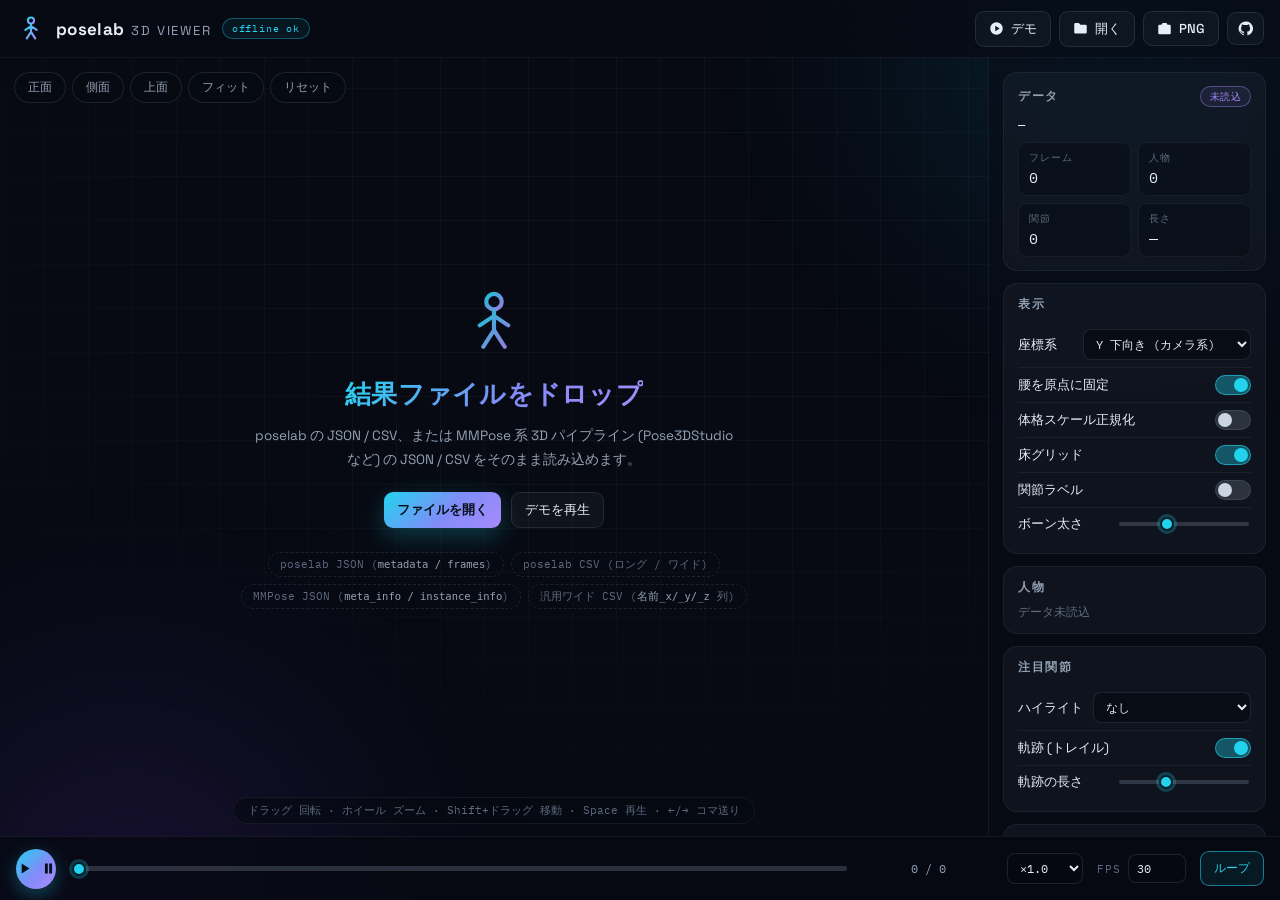
==== poselab/webviewer/static/index.html @ 19857bef "Add browser-based 3D pose viewer (poselab-viewer) Interactive, zero-dependency web viewer for estima" ====
<!DOCTYPE html>
<html lang="ja">
  <head>
    <meta charset="utf-8" />
    <meta name="viewport" content="width=device-width, initial-scale=1, viewport-fit=cover" />
    <title>poselab 3D Viewer</title>
    <meta name="description" content="ヒト骨格推定の結果 (JSON / CSV) をブラウザで 3D 再生・回転・ズームできるビューア" />
    <link rel="icon" href="data:image/svg+xml,%3Csvg xmlns='http://www.w3.org/2000/svg' viewBox='0 0 64 64'%3E%3Cdefs%3E%3ClinearGradient id='g' x1='0' y1='0' x2='1' y2='1'%3E%3Cstop offset='0' stop-color='%2322d3ee'/%3E%3Cstop offset='1' stop-color='%23a78bfa'/%3E%3C/linearGradient%3E%3C/defs%3E%3Crect width='64' height='64' rx='14' fill='%230b101a'/%3E%3Cg stroke='url(%23g)' stroke-width='4' stroke-linecap='round' fill='none'%3E%3Ccircle cx='32' cy='15' r='6'/%3E%3Cpath d='M32 22v16M32 26l-11 7M32 26l11 7M32 38l-8 13M32 38l8 13'/%3E%3C/g%3E%3C/svg%3E" />
    <link rel="preconnect" href="https://fonts.googleapis.com" />
    <link rel="preconnect" href="https://fonts.gstatic.com" crossorigin />
    <link
      href="https://fonts.googleapis.com/css2?family=Space+Grotesk:wght@400;500;600;700&family=IBM+Plex+Mono:wght@400;500&display=swap"
      rel="stylesheet"
    />
    <link rel="stylesheet" href="./app.css" />
  </head>
  <body>
    <div class="bg" aria-hidden="true">
      <div class="orb orb-a"></div>
      <div class="orb orb-b"></div>
      <div class="bg-grid"></div>
    </div>

    <header class="topbar">
      <div class="brand">
        <svg class="brand-mark" viewBox="0 0 64 64" aria-hidden="true">
          <defs>
            <linearGradient id="brand-g" x1="0" y1="0" x2="1" y2="1">
              <stop offset="0" stop-color="#22d3ee" />
              <stop offset="1" stop-color="#a78bfa" />
            </linearGradient>
          </defs>
          <g stroke="url(#brand-g)" stroke-width="4.5" stroke-linecap="round" fill="none">
            <circle cx="32" cy="14" r="6.5" />
            <path d="M32 22v16M32 26l-12 8M32 26l12 8M32 38l-9 14M32 38l9 14" />
          </g>
        </svg>
        <div class="brand-text">
          <strong>poselab</strong>
          <span>3D Viewer</span>
        </div>
        <span class="brand-tag" id="brand-tag">offline ok</span>
      </div>
      <nav class="topbar-actions">
        <button id="btn-demo" class="btn ghost" title="合成データのデモを再生">
          <svg viewBox="0 0 24 24"><path d="M12 2a10 10 0 1 0 10 10A10 10 0 0 0 12 2Zm-2 14.5v-9l7 4.5Z"/></svg>
          <span>デモ</span>
        </button>
        <button id="btn-open" class="btn ghost" title="JSON / CSV を開く">
          <svg viewBox="0 0 24 24"><path d="M4 20h16a2 2 0 0 0 2-2V8a2 2 0 0 0-2-2h-8L9.6 3.6A2 2 0 0 0 8.2 3H4a2 2 0 0 0-2 2v13a2 2 0 0 0 2 2Z"/></svg>
          <span>開く</span>
        </button>
        <button id="btn-snapshot" class="btn ghost" title="現在のフレームを PNG 保存">
          <svg viewBox="0 0 24 24"><path d="M12 17a4 4 0 1 0-4-4 4 4 0 0 0 4 4Zm-8 4h16a2 2 0 0 0 2-2V8a2 2 0 0 0-2-2h-3l-1.4-2.1A2 2 0 0 0 13.9 3h-3.8a2 2 0 0 0-1.7.9L7 6H4a2 2 0 0 0-2 2v11a2 2 0 0 0 2 2Z"/></svg>
          <span>PNG</span>
        </button>
        <a class="btn ghost gh-link" href="https://github.com/cfn0eft/3d" target="_blank" rel="noreferrer" title="GitHub リポジトリ">
          <svg viewBox="0 0 24 24"><path d="M12 .8a11.2 11.2 0 0 0-3.5 21.8c.5.1.7-.2.7-.5v-2c-3.1.7-3.8-1.3-3.8-1.3a3 3 0 0 0-1.2-1.7c-1-.7.1-.7.1-.7a2.4 2.4 0 0 1 1.7 1.2 2.4 2.4 0 0 0 3.3 1 2.4 2.4 0 0 1 .7-1.5c-2.5-.3-5.1-1.3-5.1-5.6a4.4 4.4 0 0 1 1.2-3 4 4 0 0 1 .1-3s.9-.3 3.1 1.1a10.7 10.7 0 0 1 5.6 0c2.2-1.4 3.1-1.1 3.1-1.1a4 4 0 0 1 .1 3 4.4 4.4 0 0 1 1.2 3c0 4.3-2.6 5.3-5.1 5.6a2.7 2.7 0 0 1 .8 2.1v3.1c0 .3.2.6.7.5A11.2 11.2 0 0 0 12 .8Z"/></svg>
        </a>
      </nav>
      <input id="file-input" type="file" multiple accept=".json,.csv,application/json,text/csv" hidden />
    </header>

    <main class="layout">
      <section class="stage" id="stage">
        <canvas id="stage-canvas"></canvas>

        <div class="hud hud-views">
          <button class="chip" data-view="front" title="正面 (1)">正面</button>
          <button class="chip" data-view="side" title="側面 (2)">側面</button>
          <button class="chip" data-view="top" title="上面 (3)">上面</button>
          <button class="chip" id="btn-fit" title="全体が収まる位置へ (F)">フィット</button>
          <button class="chip" id="btn-reset-view" title="視点リセット (R)">リセット</button>
        </div>

        <div class="hud hud-sidebar-toggle">
          <button class="chip" id="btn-sidebar" title="設定パネルの表示切替">設定</button>
        </div>

        <div class="hud hud-help" id="hud-help">
          ドラッグ 回転 · ホイール ズーム · Shift+ドラッグ 移動 · Space 再生 · ←/→ コマ送り
        </div>

        <div class="empty" id="empty-state">
          <svg class="empty-mark" viewBox="0 0 64 64" aria-hidden="true">
            <g stroke="url(#brand-g)" stroke-width="3.5" stroke-linecap="round" fill="none">
              <circle cx="32" cy="14" r="6.5" />
              <path d="M32 22v16M32 26l-12 8M32 26l12 8M32 38l-9 14M32 38l9 14" />
            </g>
          </svg>
          <h1>結果ファイルをドロップ</h1>
          <p>
            poselab の JSON / CSV、または MMPose 系 3D パイプライン
            (Pose3DStudio など) の JSON / CSV をそのまま読み込めます。
          </p>
          <div class="empty-actions">
            <button id="btn-open-2" class="btn primary">ファイルを開く</button>
            <button id="btn-demo-2" class="btn ghost">デモを再生</button>
          </div>
          <ul class="empty-formats">
            <li>poselab JSON (<code>metadata / frames</code>)</li>
            <li>poselab CSV (ロング / ワイド)</li>
            <li>MMPose JSON (<code>meta_info / instance_info</code>)</li>
            <li>汎用ワイド CSV (<code>名前_x/_y/_z</code> 列)</li>
          </ul>
        </div>

        <div class="drop-overlay" id="drop-overlay">
          <div class="drop-box">ここにドロップして読み込み</div>
        </div>

        <div class="toast" id="toast"></div>
      </section>

      <aside class="sidebar" id="sidebar">
        <section class="card" id="card-data">
          <header class="card-head">
            <h2>データ</h2>
            <span class="badge" id="format-badge">未読込</span>
          </header>
          <div class="file-name" id="file-name">—</div>
          <dl class="stats">
            <div><dt>フレーム</dt><dd id="stat-frames">0</dd></div>
            <div><dt>人物</dt><dd id="stat-persons">0</dd></div>
            <div><dt>関節</dt><dd id="stat-joints">0</dd></div>
            <div><dt>長さ</dt><dd id="stat-duration">—</dd></div>
          </dl>
        </section>

        <section class="card">
          <header class="card-head"><h2>表示</h2></header>
          <label class="row select-row">
            <span>座標系</span>
            <select id="axis-select">
              <option value="ydown" selected>Y 下向き (カメラ系)</option>
              <option value="yup">Y 上向き (そのまま)</option>
            </select>
          </label>
          <label class="row switch-row">
            <span>腰を原点に固定</span>
            <input type="checkbox" id="opt-center" checked /><i></i>
          </label>
          <label class="row switch-row">
            <span>体格スケール正規化</span>
            <input type="checkbox" id="opt-normalize" /><i></i>
          </label>
          <label class="row switch-row">
            <span>床グリッド</span>
            <input type="checkbox" id="opt-grid" checked /><i></i>
          </label>
          <label class="row switch-row">
            <span>関節ラベル</span>
            <input type="checkbox" id="opt-labels" /><i></i>
          </label>
          <label class="row slider-row">
            <span>ボーン太さ</span>
            <input type="range" id="opt-bone" min="1" max="8" step="0.5" value="3.5" />
          </label>
        </section>

        <section class="card">
          <header class="card-head"><h2>人物</h2></header>
          <div class="chips" id="person-chips"></div>
        </section>

        <section class="card">
          <header class="card-head"><h2>注目関節</h2></header>
          <label class="row select-row">
            <span>ハイライト</span>
            <select id="joint-select"><option value="">なし</option></select>
          </label>
          <label class="row switch-row">
            <span>軌跡 (トレイル)</span>
            <input type="checkbox" id="opt-trail" checked /><i></i>
          </label>
          <label class="row slider-row">
            <span>軌跡の長さ</span>
            <input type="range" id="opt-trail-len" min="10" max="240" step="10" value="90" />
          </label>
        </section>

        <section class="card card-hint">
          <p>
            <strong>poselab</strong> での出力例:<br />
            <code>poselab input.mp4 --auto-output</code><br />
            生成された <code>*_coords.json</code> をここへドロップ。
          </p>
        </section>
      </aside>
    </main>

    <footer class="timeline">
      <button class="btn play" id="btn-play" title="再生 / 一時停止 (Space)">
        <svg id="icon-play" viewBox="0 0 24 24"><path d="M8 5v14l11-7Z"/></svg>
        <svg id="icon-pause" viewBox="0 0 24 24" hidden><path d="M7 5h4v14H7Zm6 0h4v14h-4Z"/></svg>
      </button>
      <div class="scrub">
        <input type="range" id="frame-slider" min="0" max="0" value="0" step="1" />
      </div>
      <span class="frame-label mono" id="frame-label">0 / 0</span>
      <label class="speed mono">
        <select id="speed-select">
          <option value="0.25">×0.25</option>
          <option value="0.5">×0.5</option>
          <option value="1" selected>×1.0</option>
          <option value="1.5">×1.5</option>
          <option value="2">×2.0</option>
        </select>
      </label>
      <label class="fps mono">
        FPS
        <input type="number" id="fps-input" min="1" max="240" step="1" value="30" />
      </label>
      <button class="btn ghost loop on" id="btn-loop" title="ループ再生">ループ</button>
    </footer>

    <script src="./app.js"></script>
  </body>
</html>
---- poselab/webviewer/static/app.css ----
/* poselab 3D Viewer — design system
   ダークグラス + シアン→バイオレットのアクセント。依存なし。 */

:root {
  --bg: #070a12;
  --bg-soft: #0b101c;
  --panel: rgba(148, 163, 184, 0.06);
  --panel-strong: rgba(148, 163, 184, 0.1);
  --line: rgba(148, 163, 184, 0.16);
  --line-soft: rgba(148, 163, 184, 0.09);
  --text: #e7eef8;
  --text-dim: #93a1b5;
  --text-faint: #5d6b80;
  --accent: #22d3ee;
  --accent-2: #a78bfa;
  --warn: #fb7185;
  --ok: #34d399;
  --grad: linear-gradient(135deg, #22d3ee 0%, #818cf8 55%, #a78bfa 100%);
  --radius: 14px;
  --radius-sm: 9px;
  --font: "Space Grotesk", "Hiragino Sans", "Noto Sans JP", system-ui, -apple-system, sans-serif;
  --mono: "IBM Plex Mono", ui-monospace, "Cascadia Mono", Consolas, monospace;
  --shadow: 0 18px 50px rgba(2, 6, 16, 0.55);
  --topbar-h: 58px;
  --timeline-h: 64px;
}

* { box-sizing: border-box; }

html, body {
  height: 100%;
  margin: 0;
}

body {
  font-family: var(--font);
  background: var(--bg);
  color: var(--text);
  overflow: hidden;
  -webkit-font-smoothing: antialiased;
}

.mono { font-family: var(--mono); }

/* ---------- 背景装飾 ---------- */
.bg {
  position: fixed;
  inset: 0;
  z-index: 0;
  pointer-events: none;
  overflow: hidden;
}
.orb {
  position: absolute;
  width: 60vmax;
  height: 60vmax;
  border-radius: 50%;
  filter: blur(90px);
  opacity: 0.16;
}
.orb-a {
  background: radial-gradient(circle, #0ea5e9, transparent 65%);
  top: -28vmax;
  right: -18vmax;
}
.orb-b {
  background: radial-gradient(circle, #7c3aed, transparent 65%);
  bottom: -30vmax;
  left: -20vmax;
}
.bg-grid {
  position: absolute;
  inset: 0;
  background-image:
    linear-gradient(rgba(148, 163, 184, 0.05) 1px, transparent 1px),
    linear-gradient(90deg, rgba(148, 163, 184, 0.05) 1px, transparent 1px);
  background-size: 44px 44px;
  mask-image: radial-gradient(ellipse 90% 80% at 50% 30%, #000 30%, transparent 75%);
}

/* ---------- トップバー ---------- */
.topbar {
  position: relative;
  z-index: 5;
  height: var(--topbar-h);
  display: flex;
  align-items: center;
  justify-content: space-between;
  gap: 16px;
  padding: 0 16px;
  border-bottom: 1px solid var(--line-soft);
  background: rgba(7, 10, 18, 0.72);
  backdrop-filter: blur(14px);
}
.brand {
  display: flex;
  align-items: center;
  gap: 10px;
  min-width: 0;
}
.brand-mark {
  width: 30px;
  height: 30px;
  flex: none;
}
.brand-text {
  display: flex;
  align-items: baseline;
  gap: 7px;
  white-space: nowrap;
}
.brand-text strong {
  font-size: 17px;
  letter-spacing: 0.02em;
}
.brand-text span {
  font-size: 13px;
  color: var(--text-dim);
  letter-spacing: 0.14em;
  text-transform: uppercase;
}
.brand-tag {
  font-family: var(--mono);
  font-size: 10px;
  letter-spacing: 0.08em;
  color: var(--accent);
  border: 1px solid rgba(34, 211, 238, 0.35);
  border-radius: 999px;
  padding: 3px 9px;
  background: rgba(34, 211, 238, 0.07);
  white-space: nowrap;
}
.topbar-actions {
  display: flex;
  align-items: center;
  gap: 8px;
}

/* ---------- ボタン ---------- */
.btn {
  display: inline-flex;
  align-items: center;
  gap: 7px;
  font-family: var(--font);
  font-size: 13px;
  font-weight: 500;
  color: var(--text);
  background: var(--panel);
  border: 1px solid var(--line);
  border-radius: var(--radius-sm);
  padding: 8px 13px;
  cursor: pointer;
  transition: border-color 0.15s, background 0.15s, transform 0.08s, box-shadow 0.15s;
  user-select: none;
}
.btn svg {
  width: 15px;
  height: 15px;
  fill: currentColor;
  flex: none;
}
.btn:hover {
  border-color: rgba(34, 211, 238, 0.45);
  background: var(--panel-strong);
}
.btn:active { transform: translateY(1px); }
.btn.primary {
  background: var(--grad);
  border: none;
  color: #051018;
  font-weight: 700;
  box-shadow: 0 8px 24px rgba(34, 211, 238, 0.25);
}
.btn.primary:hover { box-shadow: 0 10px 30px rgba(34, 211, 238, 0.4); }
.btn.ghost.on {
  border-color: rgba(34, 211, 238, 0.55);
  color: var(--accent);
  background: rgba(34, 211, 238, 0.08);
}
.gh-link { padding: 8px 10px; }

/* ---------- レイアウト ---------- */
.layout {
  position: relative;
  z-index: 1;
  display: flex;
  height: calc(100vh - var(--topbar-h) - var(--timeline-h));
}

/* ---------- ステージ ---------- */
.stage {
  position: relative;
  flex: 1;
  min-width: 0;
}
#stage-canvas {
  position: absolute;
  inset: 0;
  width: 100%;
  height: 100%;
  display: block;
  cursor: grab;
  touch-action: none;
}
#stage-canvas.dragging { cursor: grabbing; }

.hud {
  position: absolute;
  z-index: 3;
  display: flex;
  gap: 6px;
}
.hud-views { top: 14px; left: 14px; }
.hud-sidebar-toggle { top: 14px; right: 14px; display: none; }
.hud-help {
  bottom: 12px;
  left: 50%;
  transform: translateX(-50%);
  font-family: var(--mono);
  font-size: 11px;
  color: var(--text-faint);
  background: rgba(7, 10, 18, 0.55);
  border: 1px solid var(--line-soft);
  border-radius: 999px;
  padding: 5px 14px;
  backdrop-filter: blur(8px);
  white-space: nowrap;
  pointer-events: none;
}
.chip {
  font-family: var(--font);
  font-size: 12px;
  font-weight: 500;
  color: var(--text-dim);
  background: rgba(7, 10, 18, 0.6);
  border: 1px solid var(--line);
  border-radius: 999px;
  padding: 6px 13px;
  cursor: pointer;
  backdrop-filter: blur(8px);
  transition: color 0.15s, border-color 0.15s, background 0.15s;
}
.chip:hover {
  color: var(--text);
  border-color: rgba(34, 211, 238, 0.5);
}
.chip.on {
  color: var(--accent);
  border-color: rgba(34, 211, 238, 0.55);
  background: rgba(34, 211, 238, 0.1);
}

/* ---------- 空状態 ---------- */
.empty {
  position: absolute;
  inset: 0;
  z-index: 2;
  display: flex;
  flex-direction: column;
  align-items: center;
  justify-content: center;
  text-align: center;
  padding: 24px;
  gap: 6px;
}
.empty.hidden { display: none; }
.empty-mark {
  width: 76px;
  height: 76px;
  margin-bottom: 10px;
  opacity: 0.9;
}
.empty h1 {
  margin: 0;
  font-size: 26px;
  font-weight: 700;
  letter-spacing: 0.01em;
  background: var(--grad);
  -webkit-background-clip: text;
  background-clip: text;
  color: transparent;
}
.empty p {
  margin: 6px 0 14px;
  max-width: 480px;
  color: var(--text-dim);
  font-size: 13.5px;
  line-height: 1.75;
}
.empty-actions {
  display: flex;
  gap: 10px;
  margin-bottom: 18px;
}
.empty-formats {
  list-style: none;
  display: flex;
  flex-wrap: wrap;
  justify-content: center;
  gap: 7px;
  margin: 0;
  padding: 0;
  max-width: 560px;
}
.empty-formats li {
  font-family: var(--mono);
  font-size: 10.5px;
  color: var(--text-faint);
  border: 1px dashed var(--line);
  border-radius: 999px;
  padding: 4px 11px;
}
.empty-formats code { color: var(--text-dim); }

/* ---------- ドロップオーバーレイ ---------- */
.drop-overlay {
  position: absolute;
  inset: 0;
  z-index: 6;
  display: none;
  align-items: center;
  justify-content: center;
  background: rgba(7, 10, 18, 0.72);
  backdrop-filter: blur(6px);
}
.drop-overlay.active { display: flex; }
.drop-box {
  font-size: 18px;
  font-weight: 600;
  color: var(--accent);
  border: 2px dashed rgba(34, 211, 238, 0.6);
  border-radius: 18px;
  padding: 42px 64px;
  background: rgba(34, 211, 238, 0.05);
}

/* ---------- トースト ---------- */
.toast {
  position: absolute;
  z-index: 7;
  top: 16px;
  left: 50%;
  transform: translate(-50%, -12px);
  font-size: 13px;
  background: rgba(11, 16, 28, 0.92);
  border: 1px solid var(--line);
  border-left: 3px solid var(--accent);
  border-radius: 10px;
  padding: 10px 16px;
  opacity: 0;
  pointer-events: none;
  transition: opacity 0.2s, transform 0.2s;
  max-width: min(560px, 86%);
}
.toast.show {
  opacity: 1;
  transform: translate(-50%, 0);
}
.toast.error { border-left-color: var(--warn); }

/* ---------- サイドバー ---------- */
.sidebar {
  width: 292px;
  flex: none;
  overflow-y: auto;
  padding: 14px;
  display: flex;
  flex-direction: column;
  gap: 12px;
  border-left: 1px solid var(--line-soft);
  background: rgba(9, 13, 22, 0.6);
  backdrop-filter: blur(14px);
}
.sidebar::-webkit-scrollbar { width: 8px; }
.sidebar::-webkit-scrollbar-thumb {
  background: rgba(148, 163, 184, 0.18);
  border-radius: 4px;
}

.card {
  background: var(--panel);
  border: 1px solid var(--line-soft);
  border-radius: var(--radius);
  padding: 13px 14px;
}
.card-head {
  display: flex;
  align-items: center;
  justify-content: space-between;
  margin-bottom: 10px;
}
.card-head h2 {
  margin: 0;
  font-size: 11.5px;
  font-weight: 600;
  letter-spacing: 0.14em;
  text-transform: uppercase;
  color: var(--text-dim);
}
.badge {
  font-family: var(--mono);
  font-size: 10px;
  letter-spacing: 0.04em;
  color: var(--accent-2);
  border: 1px solid rgba(167, 139, 250, 0.4);
  background: rgba(167, 139, 250, 0.08);
  border-radius: 999px;
  padding: 2.5px 9px;
  white-space: nowrap;
}
.file-name {
  font-family: var(--mono);
  font-size: 11.5px;
  color: var(--text);
  word-break: break-all;
  margin-bottom: 10px;
  min-height: 15px;
}
.stats {
  display: grid;
  grid-template-columns: 1fr 1fr;
  gap: 7px;
  margin: 0;
}
.stats > div {
  background: rgba(7, 10, 18, 0.5);
  border: 1px solid var(--line-soft);
  border-radius: var(--radius-sm);
  padding: 8px 10px;
}
.stats dt {
  font-size: 10px;
  letter-spacing: 0.1em;
  color: var(--text-faint);
  margin-bottom: 3px;
}
.stats dd {
  margin: 0;
  font-family: var(--mono);
  font-size: 15px;
  color: var(--text);
}

/* ---------- 行コントロール ---------- */
.row {
  display: flex;
  align-items: center;
  justify-content: space-between;
  gap: 10px;
  padding: 7px 0;
  font-size: 13px;
  color: var(--text);
}
.row + .row { border-top: 1px solid var(--line-soft); }
.row > span { flex: none; }

select, input[type="number"] {
  font-family: var(--mono);
  font-size: 12px;
  color: var(--text);
  background: rgba(7, 10, 18, 0.65);
  border: 1px solid var(--line);
  border-radius: 8px;
  padding: 6px 8px;
  outline: none;
  max-width: 100%;
}
select:focus, input[type="number"]:focus {
  border-color: rgba(34, 211, 238, 0.55);
}
.select-row select { width: 168px; }

/* スイッチ */
.switch-row { cursor: pointer; }
.switch-row input { display: none; }
.switch-row i {
  flex: none;
  width: 36px;
  height: 20px;
  border-radius: 999px;
  background: rgba(148, 163, 184, 0.22);
  border: 1px solid var(--line);
  position: relative;
  transition: background 0.18s, border-color 0.18s;
}
.switch-row i::after {
  content: "";
  position: absolute;
  top: 2px;
  left: 2px;
  width: 14px;
  height: 14px;
  border-radius: 50%;
  background: #cbd5e1;
  transition: transform 0.18s, background 0.18s;
}
.switch-row input:checked + i {
  background: rgba(34, 211, 238, 0.35);
  border-color: rgba(34, 211, 238, 0.6);
}
.switch-row input:checked + i::after {
  transform: translateX(16px);
  background: #22d3ee;
}

/* スライダー */
input[type="range"] {
  -webkit-appearance: none;
  appearance: none;
  height: 4px;
  border-radius: 999px;
  background: rgba(148, 163, 184, 0.25);
  outline: none;
  cursor: pointer;
}
input[type="range"]::-webkit-slider-thumb {
  -webkit-appearance: none;
  appearance: none;
  width: 14px;
  height: 14px;
  border-radius: 50%;
  background: var(--accent);
  border: 2px solid #06202a;
  box-shadow: 0 0 0 3px rgba(34, 211, 238, 0.25);
  transition: box-shadow 0.15s;
}
input[type="range"]::-webkit-slider-thumb:hover {
  box-shadow: 0 0 0 5px rgba(34, 211, 238, 0.3);
}
input[type="range"]::-moz-range-thumb {
  width: 14px;
  height: 14px;
  border-radius: 50%;
  background: var(--accent);
  border: 2px solid #06202a;
}
.slider-row input[type="range"] { width: 130px; }

/* 人物チップ */
.chips {
  display: flex;
  flex-wrap: wrap;
  gap: 7px;
}
.chips .chip { background: rgba(7, 10, 18, 0.4); }
.chips .chip.on {
  color: var(--chip-color, var(--accent));
  border-color: var(--chip-color, var(--accent));
  background: transparent;
}
.chips:empty::after {
  content: "データ未読込";
  font-size: 11.5px;
  color: var(--text-faint);
}

.card-hint p {
  margin: 0;
  font-size: 11.5px;
  line-height: 2;
  color: var(--text-faint);
}
.card-hint code {
  font-family: var(--mono);
  font-size: 10.5px;
  color: var(--text-dim);
  background: rgba(7, 10, 18, 0.6);
  border: 1px solid var(--line-soft);
  border-radius: 5px;
  padding: 1.5px 6px;
}

/* ---------- タイムライン ---------- */
.timeline {
  position: relative;
  z-index: 5;
  height: var(--timeline-h);
  display: flex;
  align-items: center;
  gap: 14px;
  padding: 0 16px;
  border-top: 1px solid var(--line-soft);
  background: rgba(7, 10, 18, 0.78);
  backdrop-filter: blur(14px);
}
.btn.play {
  flex: none;
  width: 40px;
  height: 40px;
  border-radius: 50%;
  padding: 0;
  justify-content: center;
  background: var(--grad);
  border: none;
  color: #051018;
  box-shadow: 0 6px 18px rgba(34, 211, 238, 0.3);
}
.btn.play svg {
  width: 17px;
  height: 17px;
}
.scrub {
  flex: 1;
  display: flex;
  align-items: center;
}
.scrub input[type="range"] {
  width: 100%;
  height: 5px;
}
.frame-label {
  flex: none;
  font-size: 12px;
  color: var(--text-dim);
  min-width: 130px;
  text-align: center;
}
.speed select { width: 76px; }
.fps {
  display: flex;
  align-items: center;
  gap: 7px;
  font-size: 11px;
  color: var(--text-faint);
  letter-spacing: 0.08em;
}
.fps input { width: 58px; }
.btn.loop { font-size: 12px; }

/* ---------- レスポンシブ ---------- */
@media (max-width: 960px) {
  .hud-sidebar-toggle { display: flex; }
  .sidebar {
    position: absolute;
    top: 0;
    right: 0;
    bottom: 0;
    z-index: 8;
    transform: translateX(100%);
    transition: transform 0.22s ease;
    box-shadow: var(--shadow);
  }
  .layout { position: relative; }
  .sidebar.open { transform: translateX(0); }
  .hud-help { display: none; }
  .frame-label { min-width: 0; }
  .speed, .fps { display: none; }
  .topbar-actions .btn { padding: 8px 10px; }
  .topbar-actions .btn:not(.gh-link) svg + * { display: none; }
  .brand-tag { display: none; }
}
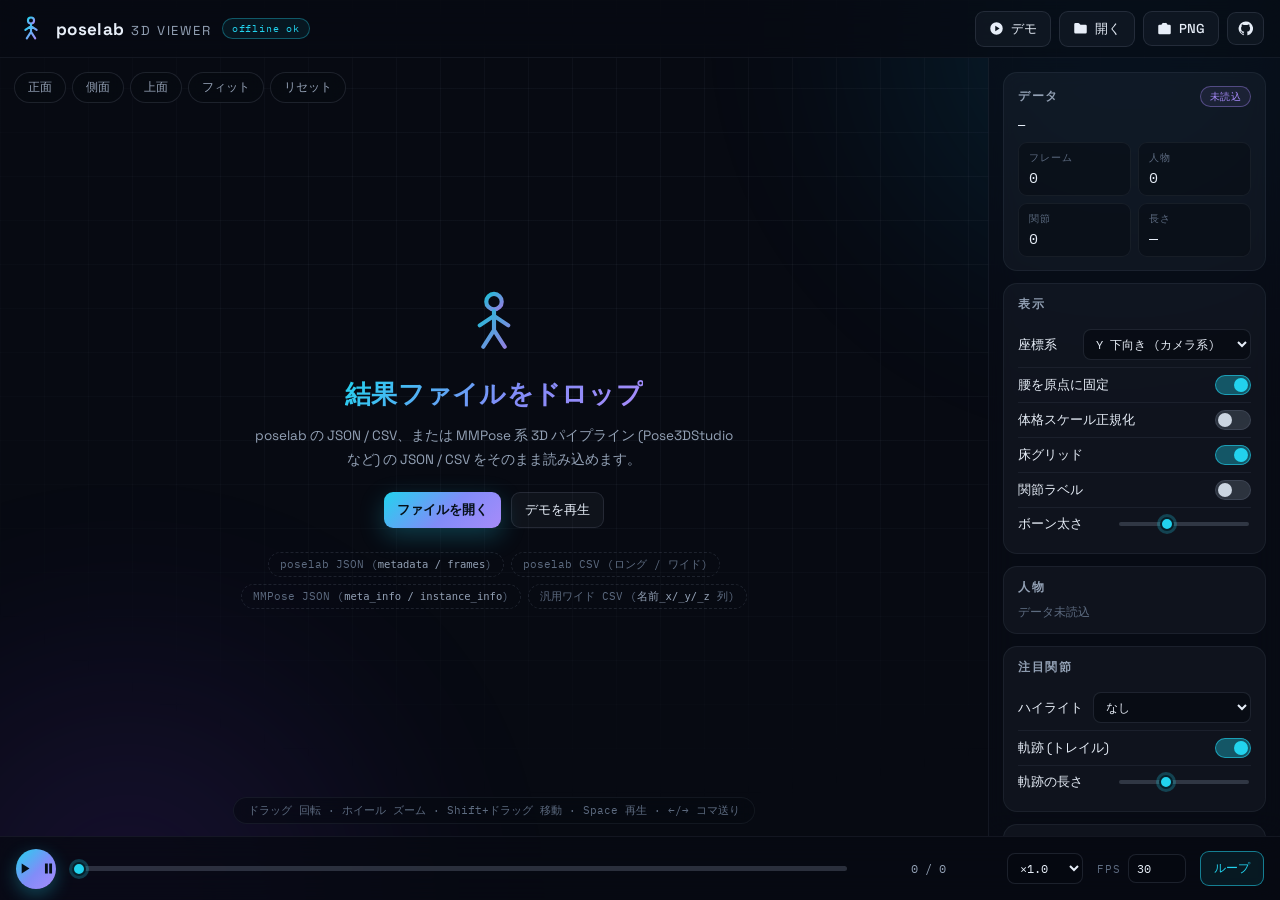
==== commit bc20a48d: "Add selective export: pick persons/joints/frame range in viewer, --outputs for CLI Lets users choose" ====
--- a/poselab/webviewer/static/index.html
+++ b/poselab/webviewer/static/index.html
@@ -133,6 +133,7 @@
             <span>座標系</span>
             <select id="axis-select">
               <option value="ydown" selected>Y 下向き (カメラ系)</option>
+              <option value="zup">Z 上向き (MMPose 3D)</option>
               <option value="yup">Y 上向き (そのまま)</option>
             </select>
           </label>
@@ -177,6 +178,50 @@
             <span>軌跡の長さ</span>
             <input type="range" id="opt-trail-len" min="10" max="240" step="10" value="90" />
           </label>
+        </section>
+
+        <section class="card" id="card-export">
+          <header class="card-head">
+            <h2>エクスポート</h2>
+            <span class="badge" id="export-count">—</span>
+          </header>
+          <label class="row select-row">
+            <span>形式</span>
+            <select id="export-format">
+              <option value="wide-csv" selected>ワイド CSV</option>
+              <option value="long-csv">ロング CSV</option>
+              <option value="poselab-json">poselab JSON</option>
+              <option value="mmpose-json">MMPose JSON</option>
+            </select>
+          </label>
+          <label class="row select-row">
+            <span>人物</span>
+            <select id="export-persons">
+              <option value="visible" selected>表示中のみ</option>
+              <option value="all">全員</option>
+            </select>
+          </label>
+          <div class="row range-row">
+            <span>フレーム</span>
+            <div class="range-inputs mono">
+              <input type="number" id="export-start" min="1" value="1" />
+              <em>–</em>
+              <input type="number" id="export-end" min="1" value="1" />
+            </div>
+          </div>
+          <div class="joints-head">
+            <span>関節</span>
+            <div class="joints-tools">
+              <button class="mini" id="export-joints-all">全選択</button>
+              <button class="mini" id="export-joints-none">解除</button>
+            </div>
+          </div>
+          <select id="export-joints" multiple size="6" class="mono"></select>
+          <label class="row switch-row" title="センタリング・正規化・座標系の表示設定を適用した座標で書き出す">
+            <span>表示変換を適用</span>
+            <input type="checkbox" id="export-transform" /><i></i>
+          </label>
+          <button class="btn primary export-btn" id="btn-export">選択をダウンロード</button>
         </section>
 
         <section class="card card-hint">
--- a/poselab/webviewer/static/app.css
+++ b/poselab/webviewer/static/app.css
@@ -554,6 +554,67 @@
   color: var(--text-faint);
 }
 
+/* エクスポートパネル */
+.range-row { align-items: center; }
+.range-inputs {
+  display: flex;
+  align-items: center;
+  gap: 6px;
+}
+.range-inputs em {
+  font-style: normal;
+  color: var(--text-faint);
+}
+.range-inputs input[type="number"] {
+  width: 64px;
+  padding: 5px 7px;
+  font-size: 11.5px;
+}
+.joints-head {
+  display: flex;
+  align-items: center;
+  justify-content: space-between;
+  padding: 8px 0 6px;
+  font-size: 13px;
+}
+.joints-tools { display: flex; gap: 6px; }
+.mini {
+  font-family: var(--font);
+  font-size: 10.5px;
+  color: var(--text-dim);
+  background: rgba(7, 10, 18, 0.55);
+  border: 1px solid var(--line);
+  border-radius: 999px;
+  padding: 3px 10px;
+  cursor: pointer;
+  transition: color 0.15s, border-color 0.15s;
+}
+.mini:hover {
+  color: var(--accent);
+  border-color: rgba(34, 211, 238, 0.5);
+}
+#export-joints {
+  width: 100%;
+  font-size: 11px;
+  background: rgba(7, 10, 18, 0.65);
+  border: 1px solid var(--line);
+  border-radius: 8px;
+  padding: 4px;
+  outline: none;
+}
+#export-joints option {
+  padding: 2.5px 7px;
+  border-radius: 5px;
+}
+#export-joints option:checked {
+  background: rgba(34, 211, 238, 0.25) linear-gradient(0deg, rgba(34, 211, 238, 0.25), rgba(34, 211, 238, 0.25));
+  color: var(--accent);
+}
+.export-btn {
+  width: 100%;
+  margin-top: 11px;
+}
+
 .card-hint p {
   margin: 0;
   font-size: 11.5px;
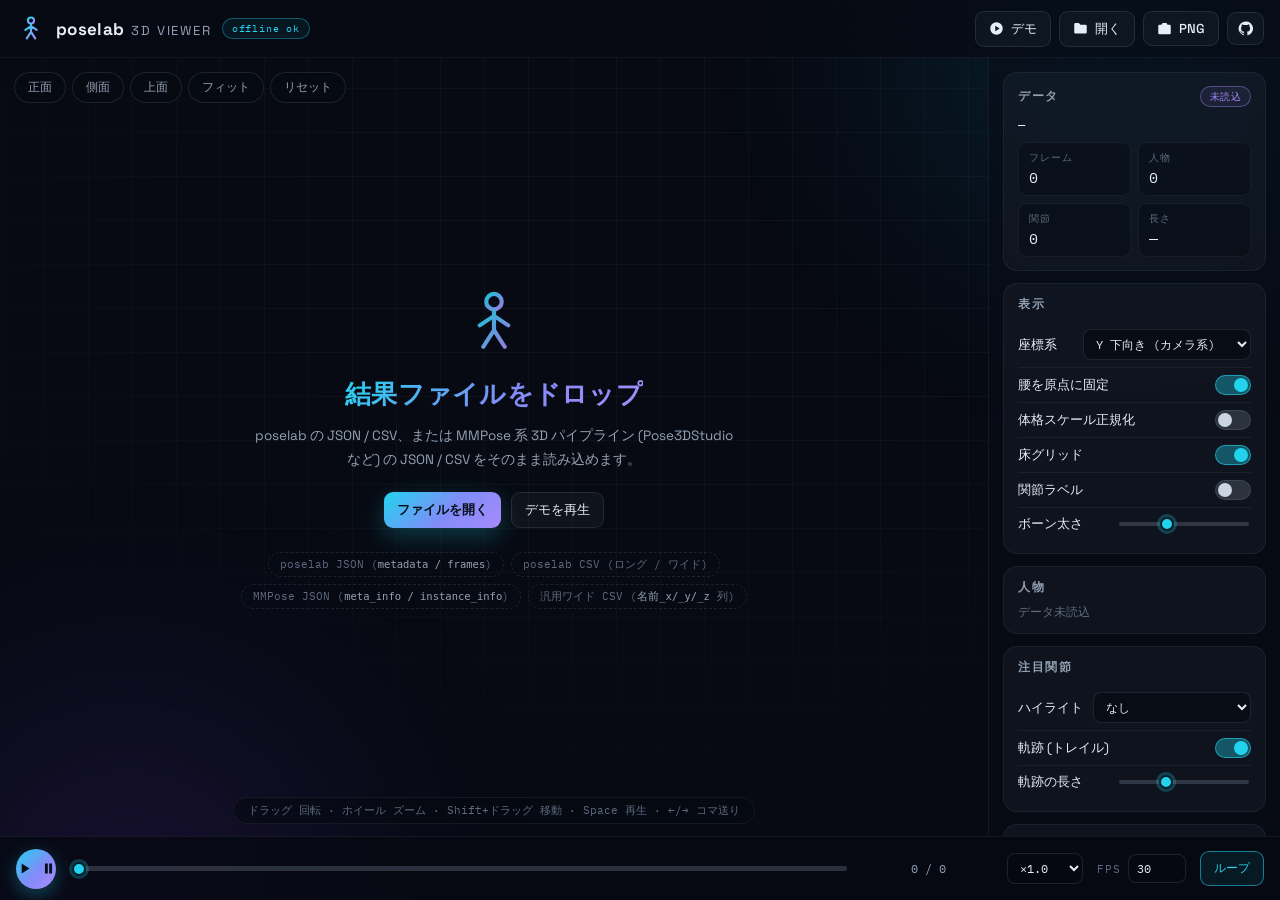
==== commit dc3e80e0: "Merge pull request #10 from cfn0eft/claude/web-3d-viewer Land v0.4.0 on main (mmpose backend from #9" ====
--- a/poselab/webviewer/static/index.html
+++ b/poselab/webviewer/static/index.html
@@ -178,50 +178,6 @@
             <span>軌跡の長さ</span>
             <input type="range" id="opt-trail-len" min="10" max="240" step="10" value="90" />
           </label>
-        </section>
-
-        <section class="card" id="card-export">
-          <header class="card-head">
-            <h2>エクスポート</h2>
-            <span class="badge" id="export-count">—</span>
-          </header>
-          <label class="row select-row">
-            <span>形式</span>
-            <select id="export-format">
-              <option value="wide-csv" selected>ワイド CSV</option>
-              <option value="long-csv">ロング CSV</option>
-              <option value="poselab-json">poselab JSON</option>
-              <option value="mmpose-json">MMPose JSON</option>
-            </select>
-          </label>
-          <label class="row select-row">
-            <span>人物</span>
-            <select id="export-persons">
-              <option value="visible" selected>表示中のみ</option>
-              <option value="all">全員</option>
-            </select>
-          </label>
-          <div class="row range-row">
-            <span>フレーム</span>
-            <div class="range-inputs mono">
-              <input type="number" id="export-start" min="1" value="1" />
-              <em>–</em>
-              <input type="number" id="export-end" min="1" value="1" />
-            </div>
-          </div>
-          <div class="joints-head">
-            <span>関節</span>
-            <div class="joints-tools">
-              <button class="mini" id="export-joints-all">全選択</button>
-              <button class="mini" id="export-joints-none">解除</button>
-            </div>
-          </div>
-          <select id="export-joints" multiple size="6" class="mono"></select>
-          <label class="row switch-row" title="センタリング・正規化・座標系の表示設定を適用した座標で書き出す">
-            <span>表示変換を適用</span>
-            <input type="checkbox" id="export-transform" /><i></i>
-          </label>
-          <button class="btn primary export-btn" id="btn-export">選択をダウンロード</button>
         </section>
 
         <section class="card card-hint">
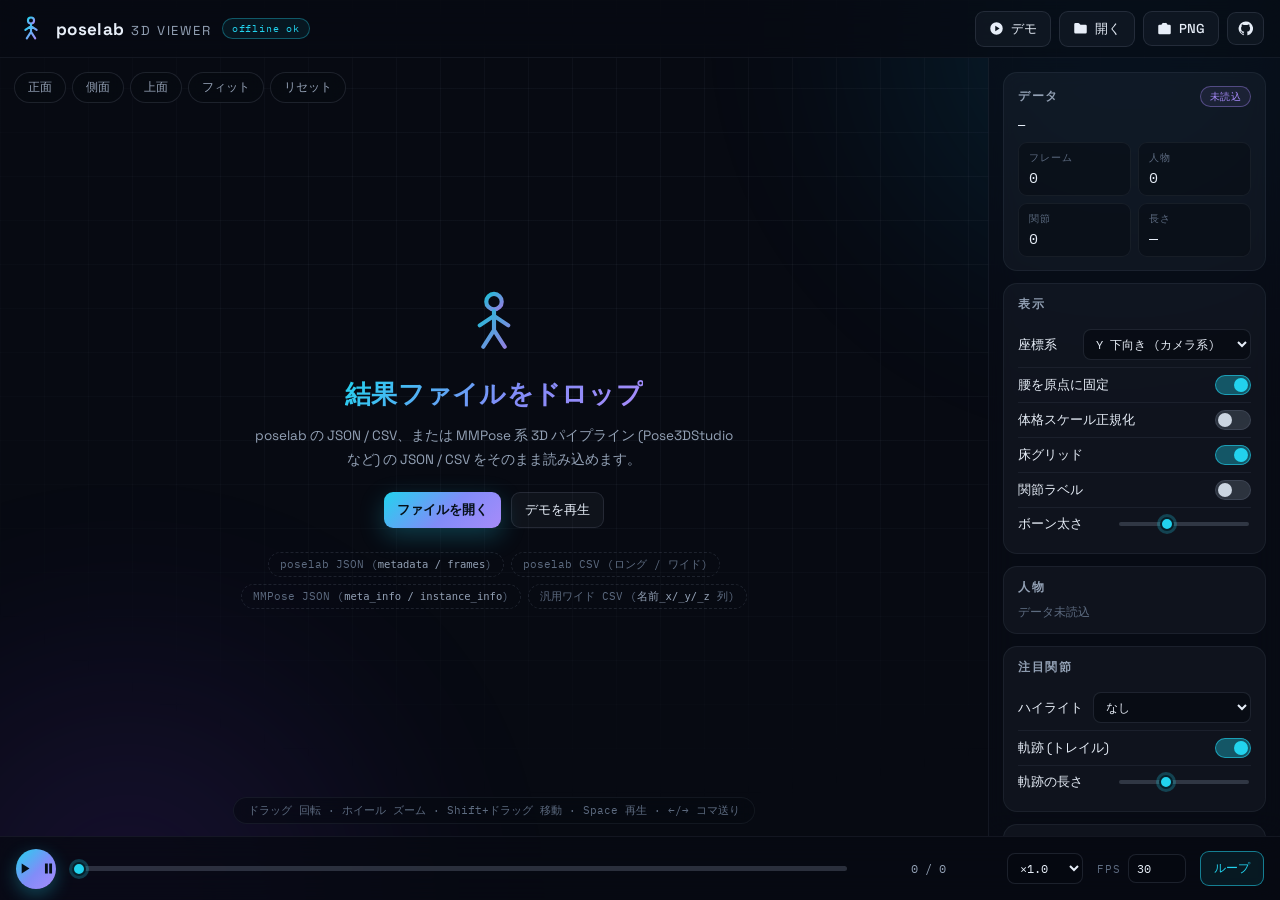
==== commit 73619d66: "Merge pull request #11 from cfn0eft/claude/selective-export Add selective export: persons/joints/fra" ====
--- a/poselab/webviewer/static/index.html
+++ b/poselab/webviewer/static/index.html
@@ -178,6 +178,50 @@
             <span>軌跡の長さ</span>
             <input type="range" id="opt-trail-len" min="10" max="240" step="10" value="90" />
           </label>
+        </section>
+
+        <section class="card" id="card-export">
+          <header class="card-head">
+            <h2>エクスポート</h2>
+            <span class="badge" id="export-count">—</span>
+          </header>
+          <label class="row select-row">
+            <span>形式</span>
+            <select id="export-format">
+              <option value="wide-csv" selected>ワイド CSV</option>
+              <option value="long-csv">ロング CSV</option>
+              <option value="poselab-json">poselab JSON</option>
+              <option value="mmpose-json">MMPose JSON</option>
+            </select>
+          </label>
+          <label class="row select-row">
+            <span>人物</span>
+            <select id="export-persons">
+              <option value="visible" selected>表示中のみ</option>
+              <option value="all">全員</option>
+            </select>
+          </label>
+          <div class="row range-row">
+            <span>フレーム</span>
+            <div class="range-inputs mono">
+              <input type="number" id="export-start" min="1" value="1" />
+              <em>–</em>
+              <input type="number" id="export-end" min="1" value="1" />
+            </div>
+          </div>
+          <div class="joints-head">
+            <span>関節</span>
+            <div class="joints-tools">
+              <button class="mini" id="export-joints-all">全選択</button>
+              <button class="mini" id="export-joints-none">解除</button>
+            </div>
+          </div>
+          <select id="export-joints" multiple size="6" class="mono"></select>
+          <label class="row switch-row" title="センタリング・正規化・座標系の表示設定を適用した座標で書き出す">
+            <span>表示変換を適用</span>
+            <input type="checkbox" id="export-transform" /><i></i>
+          </label>
+          <button class="btn primary export-btn" id="btn-export">選択をダウンロード</button>
         </section>
 
         <section class="card card-hint">
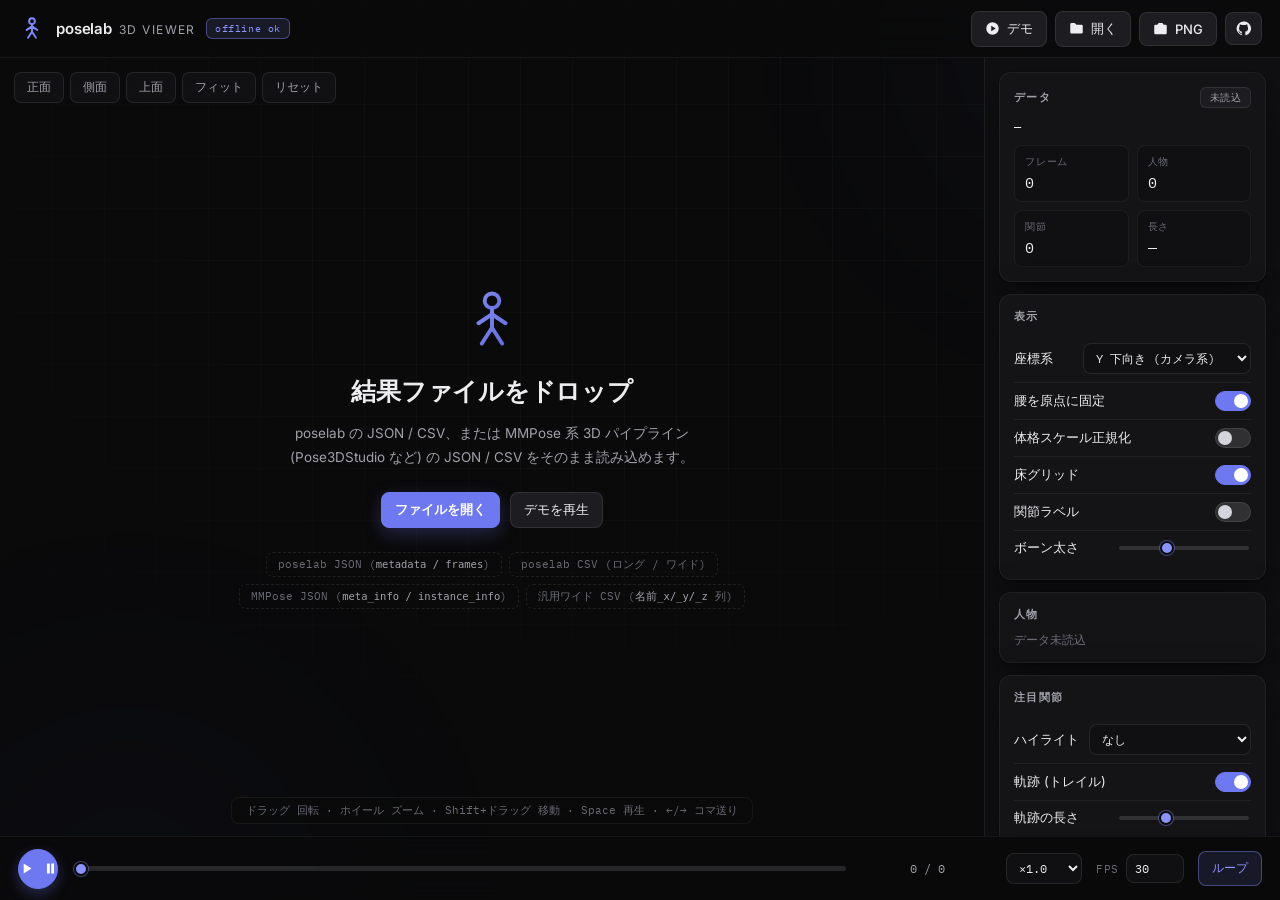
==== commit 08cee932: "Redesign UI to a refined-minimal (Linear/Vercel) theme Replace the cyan-to-violet neon glassmorphism" ====
--- a/poselab/webviewer/static/index.html
+++ b/poselab/webviewer/static/index.html
@@ -9,7 +9,7 @@
     <link rel="preconnect" href="https://fonts.googleapis.com" />
     <link rel="preconnect" href="https://fonts.gstatic.com" crossorigin />
     <link
-      href="https://fonts.googleapis.com/css2?family=Space+Grotesk:wght@400;500;600;700&family=IBM+Plex+Mono:wght@400;500&display=swap"
+      href="https://fonts.googleapis.com/css2?family=Inter:wght@400;500;600;700&family=IBM+Plex+Mono:wght@400;500&display=swap"
       rel="stylesheet"
     />
     <link rel="stylesheet" href="./app.css" />
@@ -26,8 +26,8 @@
         <svg class="brand-mark" viewBox="0 0 64 64" aria-hidden="true">
           <defs>
             <linearGradient id="brand-g" x1="0" y1="0" x2="1" y2="1">
-              <stop offset="0" stop-color="#22d3ee" />
-              <stop offset="1" stop-color="#a78bfa" />
+              <stop offset="0" stop-color="#8b93ff" />
+              <stop offset="1" stop-color="#6e78f0" />
             </linearGradient>
           </defs>
           <g stroke="url(#brand-g)" stroke-width="4.5" stroke-linecap="round" fill="none">
@@ -259,6 +259,7 @@
       <button class="btn ghost loop on" id="btn-loop" title="ループ再生">ループ</button>
     </footer>
 
+    <script src="./engine.js"></script>
     <script src="./app.js"></script>
   </body>
 </html>
--- a/poselab/webviewer/static/app.css
+++ b/poselab/webviewer/static/app.css
@@ -1,26 +1,29 @@
-/* poselab 3D Viewer — design system
-   ダークグラス + シアン→バイオレットのアクセント。依存なし。 */
+/* poselab 3D Viewer — 洗練ミニマル (Linear / Vercel 系) のダークテーマ。
+   PoseLab Studio と共通のデザイントークン。依存ゼロ。
+   単色インディゴをアクセントに、ヘアライン罫・余白・控えめな影で構成。 */
 
 :root {
-  --bg: #070a12;
-  --bg-soft: #0b101c;
-  --panel: rgba(148, 163, 184, 0.06);
-  --panel-strong: rgba(148, 163, 184, 0.1);
-  --line: rgba(148, 163, 184, 0.16);
-  --line-soft: rgba(148, 163, 184, 0.09);
-  --text: #e7eef8;
-  --text-dim: #93a1b5;
-  --text-faint: #5d6b80;
-  --accent: #22d3ee;
-  --accent-2: #a78bfa;
-  --warn: #fb7185;
-  --ok: #34d399;
-  --grad: linear-gradient(135deg, #22d3ee 0%, #818cf8 55%, #a78bfa 100%);
-  --radius: 14px;
-  --radius-sm: 9px;
-  --font: "Space Grotesk", "Hiragino Sans", "Noto Sans JP", system-ui, -apple-system, sans-serif;
+  --bg: #0a0a0b;
+  --bg-soft: #101013;
+  --panel: #141417;
+  --panel-strong: #1c1c21;
+  --line: rgba(255, 255, 255, 0.09);
+  --line-soft: rgba(255, 255, 255, 0.055);
+  --text: #ededef;
+  --text-dim: #a1a1ab;
+  --text-faint: #6b6b76;
+  --accent: #8b93ff;
+  --accent-2: #b3a8ff;
+  --accent-strong: #6e78f0;
+  --accent-weak: rgba(139, 147, 255, 0.12);
+  --accent-line: rgba(139, 147, 255, 0.4);
+  --warn: #f0848c;
+  --ok: #57d399;
+  --radius: 12px;
+  --radius-sm: 8px;
+  --font: "Inter", "Hiragino Sans", "Noto Sans JP", system-ui, -apple-system, sans-serif;
   --mono: "IBM Plex Mono", ui-monospace, "Cascadia Mono", Consolas, monospace;
-  --shadow: 0 18px 50px rgba(2, 6, 16, 0.55);
+  --shadow: 0 1px 2px rgba(0, 0, 0, 0.32), 0 16px 44px rgba(0, 0, 0, 0.46);
   --topbar-h: 58px;
   --timeline-h: 64px;
 }
@@ -34,15 +37,17 @@
 
 body {
   font-family: var(--font);
+  font-size: 14px;
   background: var(--bg);
   color: var(--text);
   overflow: hidden;
   -webkit-font-smoothing: antialiased;
+  text-rendering: optimizeLegibility;
 }
 
 .mono { font-family: var(--mono); }
 
-/* ---------- 背景装飾 ---------- */
+/* ---------- 背景: ごく控えめなアンビエント ---------- */
 .bg {
   position: fixed;
   inset: 0;
@@ -55,16 +60,16 @@
   width: 60vmax;
   height: 60vmax;
   border-radius: 50%;
-  filter: blur(90px);
-  opacity: 0.16;
+  filter: blur(120px);
+  opacity: 0.05;
 }
 .orb-a {
-  background: radial-gradient(circle, #0ea5e9, transparent 65%);
+  background: radial-gradient(circle, var(--accent), transparent 62%);
   top: -28vmax;
   right: -18vmax;
 }
 .orb-b {
-  background: radial-gradient(circle, #7c3aed, transparent 65%);
+  background: radial-gradient(circle, #5b6bd6, transparent 62%);
   bottom: -30vmax;
   left: -20vmax;
 }
@@ -72,10 +77,10 @@
   position: absolute;
   inset: 0;
   background-image:
-    linear-gradient(rgba(148, 163, 184, 0.05) 1px, transparent 1px),
-    linear-gradient(90deg, rgba(148, 163, 184, 0.05) 1px, transparent 1px);
-  background-size: 44px 44px;
-  mask-image: radial-gradient(ellipse 90% 80% at 50% 30%, #000 30%, transparent 75%);
+    linear-gradient(rgba(255, 255, 255, 0.022) 1px, transparent 1px),
+    linear-gradient(90deg, rgba(255, 255, 255, 0.022) 1px, transparent 1px);
+  background-size: 52px 52px;
+  mask-image: radial-gradient(ellipse 90% 80% at 50% 28%, #000 28%, transparent 74%);
 }
 
 /* ---------- トップバー ---------- */
@@ -87,10 +92,10 @@
   align-items: center;
   justify-content: space-between;
   gap: 16px;
-  padding: 0 16px;
+  padding: 0 18px;
   border-bottom: 1px solid var(--line-soft);
-  background: rgba(7, 10, 18, 0.72);
-  backdrop-filter: blur(14px);
+  background: rgba(10, 10, 11, 0.72);
+  backdrop-filter: blur(14px) saturate(140%);
 }
 .brand {
   display: flex;
@@ -99,8 +104,8 @@
   min-width: 0;
 }
 .brand-mark {
-  width: 30px;
-  height: 30px;
+  width: 28px;
+  height: 28px;
   flex: none;
 }
 .brand-text {
@@ -110,24 +115,25 @@
   white-space: nowrap;
 }
 .brand-text strong {
-  font-size: 17px;
-  letter-spacing: 0.02em;
+  font-size: 15px;
+  font-weight: 600;
+  letter-spacing: -0.01em;
 }
 .brand-text span {
-  font-size: 13px;
+  font-size: 12px;
   color: var(--text-dim);
-  letter-spacing: 0.14em;
+  letter-spacing: 0.12em;
   text-transform: uppercase;
 }
 .brand-tag {
   font-family: var(--mono);
   font-size: 10px;
-  letter-spacing: 0.08em;
+  letter-spacing: 0.06em;
   color: var(--accent);
-  border: 1px solid rgba(34, 211, 238, 0.35);
-  border-radius: 999px;
-  padding: 3px 9px;
-  background: rgba(34, 211, 238, 0.07);
+  border: 1px solid var(--accent-line);
+  border-radius: 6px;
+  padding: 3px 8px;
+  background: var(--accent-weak);
   white-space: nowrap;
 }
 .topbar-actions {
@@ -145,12 +151,12 @@
   font-size: 13px;
   font-weight: 500;
   color: var(--text);
-  background: var(--panel);
+  background: var(--panel-strong);
   border: 1px solid var(--line);
   border-radius: var(--radius-sm);
   padding: 8px 13px;
   cursor: pointer;
-  transition: border-color 0.15s, background 0.15s, transform 0.08s, box-shadow 0.15s;
+  transition: border-color 0.15s, background 0.15s, transform 0.08s, color 0.15s;
   user-select: none;
 }
 .btn svg {
@@ -160,22 +166,22 @@
   flex: none;
 }
 .btn:hover {
-  border-color: rgba(34, 211, 238, 0.45);
+  border-color: var(--accent-line);
   background: var(--panel-strong);
 }
 .btn:active { transform: translateY(1px); }
 .btn.primary {
-  background: var(--grad);
-  border: none;
-  color: #051018;
-  font-weight: 700;
-  box-shadow: 0 8px 24px rgba(34, 211, 238, 0.25);
-}
-.btn.primary:hover { box-shadow: 0 10px 30px rgba(34, 211, 238, 0.4); }
+  background: var(--accent-strong);
+  border: 1px solid var(--accent-strong);
+  color: #fff;
+  font-weight: 600;
+  box-shadow: 0 6px 18px rgba(110, 120, 240, 0.25);
+}
+.btn.primary:hover { background: #7b84f4; box-shadow: 0 8px 22px rgba(110, 120, 240, 0.36); }
 .btn.ghost.on {
-  border-color: rgba(34, 211, 238, 0.55);
+  border-color: var(--accent-line);
   color: var(--accent);
-  background: rgba(34, 211, 238, 0.08);
+  background: var(--accent-weak);
 }
 .gh-link { padding: 8px 10px; }
 
@@ -219,9 +225,9 @@
   font-family: var(--mono);
   font-size: 11px;
   color: var(--text-faint);
-  background: rgba(7, 10, 18, 0.55);
+  background: rgba(10, 10, 11, 0.6);
   border: 1px solid var(--line-soft);
-  border-radius: 999px;
+  border-radius: 8px;
   padding: 5px 14px;
   backdrop-filter: blur(8px);
   white-space: nowrap;
@@ -232,22 +238,22 @@
   font-size: 12px;
   font-weight: 500;
   color: var(--text-dim);
-  background: rgba(7, 10, 18, 0.6);
+  background: rgba(20, 20, 23, 0.7);
   border: 1px solid var(--line);
-  border-radius: 999px;
-  padding: 6px 13px;
+  border-radius: 7px;
+  padding: 6px 12px;
   cursor: pointer;
   backdrop-filter: blur(8px);
   transition: color 0.15s, border-color 0.15s, background 0.15s;
 }
 .chip:hover {
   color: var(--text);
-  border-color: rgba(34, 211, 238, 0.5);
+  border-color: var(--accent-line);
 }
 .chip.on {
   color: var(--accent);
-  border-color: rgba(34, 211, 238, 0.55);
-  background: rgba(34, 211, 238, 0.1);
+  border-color: var(--accent-line);
+  background: var(--accent-weak);
 }
 
 /* ---------- 空状態 ---------- */
@@ -265,23 +271,20 @@
 }
 .empty.hidden { display: none; }
 .empty-mark {
-  width: 76px;
-  height: 76px;
-  margin-bottom: 10px;
-  opacity: 0.9;
+  width: 72px;
+  height: 72px;
+  margin-bottom: 12px;
+  opacity: 0.92;
 }
 .empty h1 {
   margin: 0;
-  font-size: 26px;
+  font-size: 25px;
   font-weight: 700;
-  letter-spacing: 0.01em;
-  background: var(--grad);
-  -webkit-background-clip: text;
-  background-clip: text;
-  color: transparent;
+  letter-spacing: -0.01em;
+  color: var(--text);
 }
 .empty p {
-  margin: 6px 0 14px;
+  margin: 8px 0 16px;
   max-width: 480px;
   color: var(--text-dim);
   font-size: 13.5px;
@@ -307,7 +310,7 @@
   font-size: 10.5px;
   color: var(--text-faint);
   border: 1px dashed var(--line);
-  border-radius: 999px;
+  border-radius: 7px;
   padding: 4px 11px;
 }
 .empty-formats code { color: var(--text-dim); }
@@ -320,18 +323,18 @@
   display: none;
   align-items: center;
   justify-content: center;
-  background: rgba(7, 10, 18, 0.72);
+  background: rgba(10, 10, 11, 0.74);
   backdrop-filter: blur(6px);
 }
 .drop-overlay.active { display: flex; }
 .drop-box {
-  font-size: 18px;
+  font-size: 17px;
   font-weight: 600;
   color: var(--accent);
-  border: 2px dashed rgba(34, 211, 238, 0.6);
-  border-radius: 18px;
+  border: 2px dashed var(--accent-line);
+  border-radius: 16px;
   padding: 42px 64px;
-  background: rgba(34, 211, 238, 0.05);
+  background: var(--accent-weak);
 }
 
 /* ---------- トースト ---------- */
@@ -342,7 +345,7 @@
   left: 50%;
   transform: translate(-50%, -12px);
   font-size: 13px;
-  background: rgba(11, 16, 28, 0.92);
+  background: rgba(20, 20, 24, 0.96);
   border: 1px solid var(--line);
   border-left: 3px solid var(--accent);
   border-radius: 10px;
@@ -351,6 +354,7 @@
   pointer-events: none;
   transition: opacity 0.2s, transform 0.2s;
   max-width: min(560px, 86%);
+  box-shadow: var(--shadow);
 }
 .toast.show {
   opacity: 1;
@@ -360,7 +364,7 @@
 
 /* ---------- サイドバー ---------- */
 .sidebar {
-  width: 292px;
+  width: 296px;
   flex: none;
   overflow-y: auto;
   padding: 14px;
@@ -368,32 +372,32 @@
   flex-direction: column;
   gap: 12px;
   border-left: 1px solid var(--line-soft);
-  background: rgba(9, 13, 22, 0.6);
-  backdrop-filter: blur(14px);
-}
-.sidebar::-webkit-scrollbar { width: 8px; }
+  background: var(--bg-soft);
+}
+.sidebar::-webkit-scrollbar { width: 9px; }
 .sidebar::-webkit-scrollbar-thumb {
-  background: rgba(148, 163, 184, 0.18);
-  border-radius: 4px;
+  background: rgba(255, 255, 255, 0.12);
+  border-radius: 5px;
 }
 
 .card {
   background: var(--panel);
   border: 1px solid var(--line-soft);
   border-radius: var(--radius);
-  padding: 13px 14px;
+  padding: 14px;
+  box-shadow: var(--shadow);
 }
 .card-head {
   display: flex;
   align-items: center;
   justify-content: space-between;
-  margin-bottom: 10px;
+  margin-bottom: 11px;
 }
 .card-head h2 {
   margin: 0;
-  font-size: 11.5px;
+  font-size: 11px;
   font-weight: 600;
-  letter-spacing: 0.14em;
+  letter-spacing: 0.13em;
   text-transform: uppercase;
   color: var(--text-dim);
 }
@@ -401,10 +405,10 @@
   font-family: var(--mono);
   font-size: 10px;
   letter-spacing: 0.04em;
-  color: var(--accent-2);
-  border: 1px solid rgba(167, 139, 250, 0.4);
-  background: rgba(167, 139, 250, 0.08);
-  border-radius: 999px;
+  color: var(--text-dim);
+  border: 1px solid var(--line);
+  background: var(--panel-strong);
+  border-radius: 6px;
   padding: 2.5px 9px;
   white-space: nowrap;
 }
@@ -413,26 +417,26 @@
   font-size: 11.5px;
   color: var(--text);
   word-break: break-all;
-  margin-bottom: 10px;
+  margin-bottom: 11px;
   min-height: 15px;
 }
 .stats {
   display: grid;
   grid-template-columns: 1fr 1fr;
-  gap: 7px;
+  gap: 8px;
   margin: 0;
 }
 .stats > div {
-  background: rgba(7, 10, 18, 0.5);
+  background: var(--bg-soft);
   border: 1px solid var(--line-soft);
   border-radius: var(--radius-sm);
-  padding: 8px 10px;
+  padding: 9px 10px;
 }
 .stats dt {
   font-size: 10px;
-  letter-spacing: 0.1em;
+  letter-spacing: 0.08em;
   color: var(--text-faint);
-  margin-bottom: 3px;
+  margin-bottom: 4px;
 }
 .stats dd {
   margin: 0;
@@ -447,7 +451,7 @@
   align-items: center;
   justify-content: space-between;
   gap: 10px;
-  padding: 7px 0;
+  padding: 8px 0;
   font-size: 13px;
   color: var(--text);
 }
@@ -458,7 +462,7 @@
   font-family: var(--mono);
   font-size: 12px;
   color: var(--text);
-  background: rgba(7, 10, 18, 0.65);
+  background: var(--bg-soft);
   border: 1px solid var(--line);
   border-radius: 8px;
   padding: 6px 8px;
@@ -466,7 +470,8 @@
   max-width: 100%;
 }
 select:focus, input[type="number"]:focus {
-  border-color: rgba(34, 211, 238, 0.55);
+  border-color: var(--accent-line);
+  box-shadow: 0 0 0 3px var(--accent-weak);
 }
 .select-row select { width: 168px; }
 
@@ -478,7 +483,7 @@
   width: 36px;
   height: 20px;
   border-radius: 999px;
-  background: rgba(148, 163, 184, 0.22);
+  background: rgba(255, 255, 255, 0.12);
   border: 1px solid var(--line);
   position: relative;
   transition: background 0.18s, border-color 0.18s;
@@ -491,16 +496,16 @@
   width: 14px;
   height: 14px;
   border-radius: 50%;
-  background: #cbd5e1;
+  background: #d4d4dc;
   transition: transform 0.18s, background 0.18s;
 }
 .switch-row input:checked + i {
-  background: rgba(34, 211, 238, 0.35);
-  border-color: rgba(34, 211, 238, 0.6);
+  background: var(--accent-strong);
+  border-color: var(--accent-strong);
 }
 .switch-row input:checked + i::after {
   transform: translateX(16px);
-  background: #22d3ee;
+  background: #fff;
 }
 
 /* スライダー */
@@ -509,7 +514,7 @@
   appearance: none;
   height: 4px;
   border-radius: 999px;
-  background: rgba(148, 163, 184, 0.25);
+  background: rgba(255, 255, 255, 0.12);
   outline: none;
   cursor: pointer;
 }
@@ -520,29 +525,29 @@
   height: 14px;
   border-radius: 50%;
   background: var(--accent);
-  border: 2px solid #06202a;
-  box-shadow: 0 0 0 3px rgba(34, 211, 238, 0.25);
+  border: 2px solid var(--bg);
+  box-shadow: 0 0 0 1px var(--accent-line);
   transition: box-shadow 0.15s;
 }
 input[type="range"]::-webkit-slider-thumb:hover {
-  box-shadow: 0 0 0 5px rgba(34, 211, 238, 0.3);
+  box-shadow: 0 0 0 4px var(--accent-weak);
 }
 input[type="range"]::-moz-range-thumb {
   width: 14px;
   height: 14px;
   border-radius: 50%;
   background: var(--accent);
-  border: 2px solid #06202a;
+  border: 2px solid var(--bg);
 }
 .slider-row input[type="range"] { width: 130px; }
 
-/* 人物チップ */
+/* 人物チップ (色は JS が --chip-color で指定) */
 .chips {
   display: flex;
   flex-wrap: wrap;
   gap: 7px;
 }
-.chips .chip { background: rgba(7, 10, 18, 0.4); }
+.chips .chip { background: var(--bg-soft); }
 .chips .chip.on {
   color: var(--chip-color, var(--accent));
   border-color: var(--chip-color, var(--accent));
@@ -582,21 +587,21 @@
   font-family: var(--font);
   font-size: 10.5px;
   color: var(--text-dim);
-  background: rgba(7, 10, 18, 0.55);
+  background: var(--panel-strong);
   border: 1px solid var(--line);
-  border-radius: 999px;
+  border-radius: 6px;
   padding: 3px 10px;
   cursor: pointer;
   transition: color 0.15s, border-color 0.15s;
 }
 .mini:hover {
   color: var(--accent);
-  border-color: rgba(34, 211, 238, 0.5);
+  border-color: var(--accent-line);
 }
 #export-joints {
   width: 100%;
   font-size: 11px;
-  background: rgba(7, 10, 18, 0.65);
+  background: var(--bg-soft);
   border: 1px solid var(--line);
   border-radius: 8px;
   padding: 4px;
@@ -607,12 +612,13 @@
   border-radius: 5px;
 }
 #export-joints option:checked {
-  background: rgba(34, 211, 238, 0.25) linear-gradient(0deg, rgba(34, 211, 238, 0.25), rgba(34, 211, 238, 0.25));
+  background: var(--accent-weak) linear-gradient(0deg, var(--accent-weak), var(--accent-weak));
   color: var(--accent);
 }
 .export-btn {
   width: 100%;
-  margin-top: 11px;
+  margin-top: 12px;
+  justify-content: center;
 }
 
 .card-hint p {
@@ -625,7 +631,7 @@
   font-family: var(--mono);
   font-size: 10.5px;
   color: var(--text-dim);
-  background: rgba(7, 10, 18, 0.6);
+  background: var(--bg-soft);
   border: 1px solid var(--line-soft);
   border-radius: 5px;
   padding: 1.5px 6px;
@@ -639,10 +645,10 @@
   display: flex;
   align-items: center;
   gap: 14px;
-  padding: 0 16px;
+  padding: 0 18px;
   border-top: 1px solid var(--line-soft);
-  background: rgba(7, 10, 18, 0.78);
-  backdrop-filter: blur(14px);
+  background: rgba(10, 10, 11, 0.78);
+  backdrop-filter: blur(14px) saturate(140%);
 }
 .btn.play {
   flex: none;
@@ -651,11 +657,12 @@
   border-radius: 50%;
   padding: 0;
   justify-content: center;
-  background: var(--grad);
-  border: none;
-  color: #051018;
-  box-shadow: 0 6px 18px rgba(34, 211, 238, 0.3);
-}
+  background: var(--accent-strong);
+  border: 1px solid var(--accent-strong);
+  color: #fff;
+  box-shadow: 0 5px 14px rgba(110, 120, 240, 0.3);
+}
+.btn.play:hover { background: #7b84f4; }
 .btn.play svg {
   width: 17px;
   height: 17px;
@@ -683,7 +690,7 @@
   gap: 7px;
   font-size: 11px;
   color: var(--text-faint);
-  letter-spacing: 0.08em;
+  letter-spacing: 0.06em;
 }
 .fps input { width: 58px; }
 .btn.loop { font-size: 12px; }
